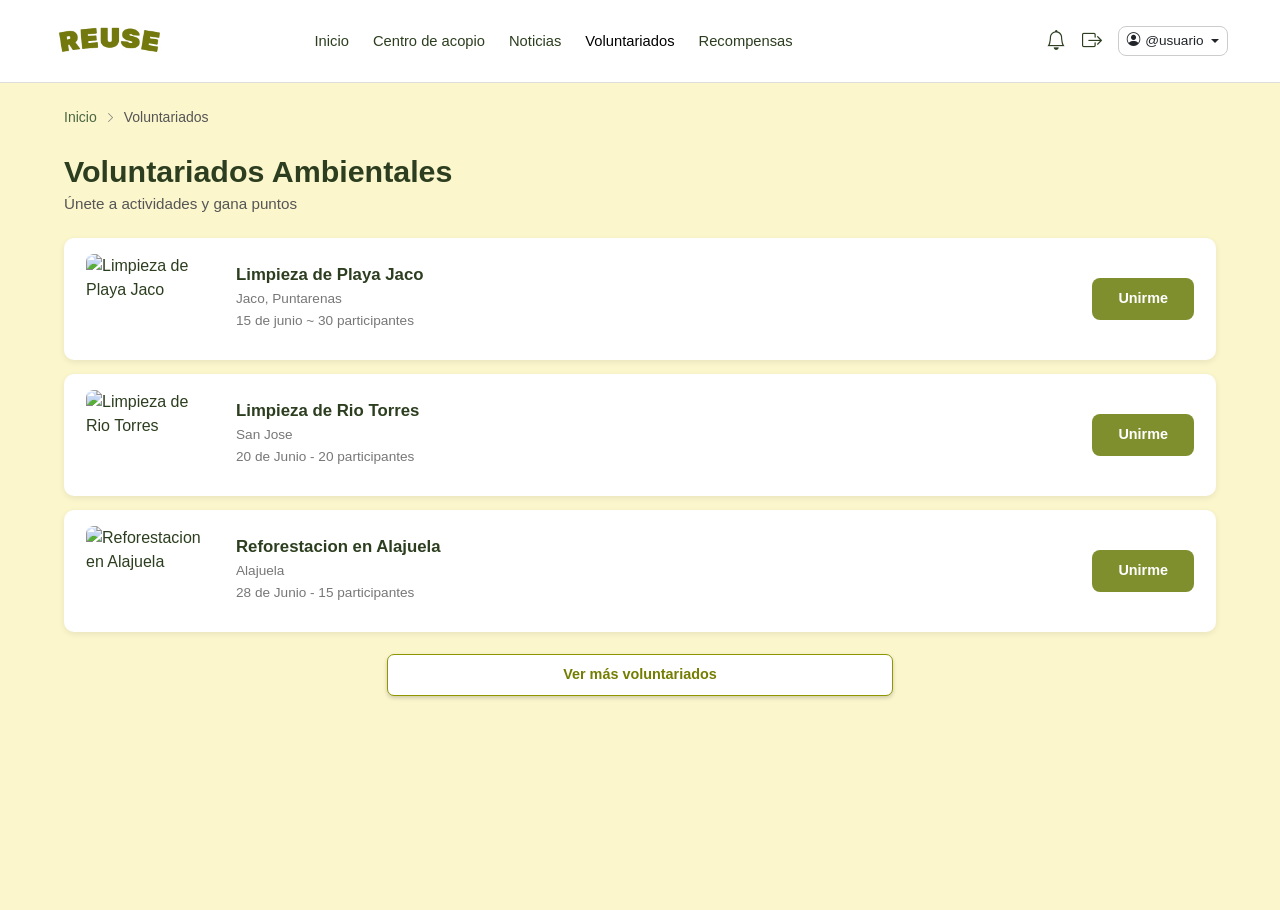
==== voluntariados.html @ ad3e8b59 "Avance_Final_Commit1" ====
<!DOCTYPE html>
<html lang="es">

<head>
  <meta charset="UTF-8">
  <meta name="viewport" content="width=device-width, initial-scale=1.0">

  <title>Voluntariados – REUSE</title>

  <link
    href="https://cdn.jsdelivr.net/npm/bootstrap@5.3.3/dist/css/bootstrap.min.css"
    rel="stylesheet">

  <link
    href="https://cdn.jsdelivr.net/npm/bootstrap-icons@1.11.3/font/bootstrap-icons.css"
    rel="stylesheet">

  <link rel="stylesheet" href="styles.css">
</head>

<body>

  <nav class="navbar navbar-expand-lg navbar-dashboard sticky-top">

    <div class="container-fluid px-4">

      <a class="navbar-brand brand" href="index.php">
        <img src="reuselogo.png" alt="REUSE">
      </a>

      <div class="collapse navbar-collapse">

        <ul class="navbar-nav mx-auto gap-2">

          <li class="nav-item">
            <a class="nav-link" href="panel.php">Inicio</a>
          </li>

          <li class="nav-item">
            <a class="nav-link" href="CentroAcopio.html">Centro de acopio</a>
          </li>

          <li class="nav-item">
            <a class="nav-link" href="noticias.html">Noticias</a>
          </li>

          <li class="nav-item">
            <a class="nav-link active" href="voluntariados.html">Voluntariados</a>
          </li>

          <li class="nav-item">
            <a class="nav-link" href="recompensas.php">Recompensas</a>
          </li>

        </ul>

        <div class="d-flex align-items-center gap-3 ms-auto">

          <i class="bi bi-bell fs-5"></i>
          <i class="bi bi-box-arrow-right fs-5"></i>

          <div class="dropdown">

            <button
              class="btn btn-sm dropdown-toggle d-flex align-items-center gap-1"
              data-bs-toggle="dropdown"
              style="background: transparent; border: 1px solid #ccc; border-radius: 8px; font-size: .85rem;">

              <i class="bi bi-person-circle"></i>
              @usuario

            </button>

            <ul class="dropdown-menu dropdown-menu-end">

              <li>
                <a class="dropdown-item" href="perfil.php">
                  Mi perfil
                </a>
              </li>

              <li>
                <a class="dropdown-item" href="#">
                  Configuración
                </a>
              </li>

              <li>
                <hr class="dropdown-divider">
              </li>

              <li>
                <a class="dropdown-item" href="api/logout.php">
                  Cerrar sesión
                </a>
              </li>

            </ul>

          </div>

        </div>

      </div>

    </div>

  </nav>


  <main class="voluntariados-contenido">

    <div class="perfil-ruta">

      <a href="panel.php">Inicio</a>

      <i class="bi bi-chevron-right"></i>

      <span>Voluntariados</span>

    </div>

    <h1 class="voluntariados-titulo">
      Voluntariados Ambientales
    </h1>

    <p class="voluntariados-descripcion">
      Únete a actividades y gana puntos
    </p>


    <section class="lista-voluntariados">

      <article class="voluntariado-tarjeta">

        <div class="voluntariado-imagen">
          <img
            src="https://commons.wikimedia.org/wiki/Special:FilePath/CA_Volunteers_clean_the_beach_(5857565406).jpg"
            alt="Limpieza de Playa Jaco">
        </div>

        <div class="voluntariado-info">
          <h3>Limpieza de Playa Jaco</h3>
          <p>Jaco, Puntarenas</p>
          <p>15 de junio ~ 30 participantes</p>
        </div>

        <button class="boton-unirme">
          Unirme
        </button>

      </article>


      <article class="voluntariado-tarjeta">

        <div class="voluntariado-imagen">
          <img
            src="https://commons.wikimedia.org/wiki/Special:FilePath/Allegheny10_River_Cleanup_photo_2_-_Flickr_-_USDAgov.jpg"
            alt="Limpieza de Rio Torres">
        </div>

        <div class="voluntariado-info">
          <h3>Limpieza de Rio Torres</h3>
          <p>San Jose</p>
          <p>20 de Junio - 20 participantes</p>
        </div>

        <button class="boton-unirme">
          Unirme
        </button>

      </article>


      <article class="voluntariado-tarjeta">

        <div class="voluntariado-imagen">
          <img
            src="https://commons.wikimedia.org/wiki/Special:FilePath/Student_planting_trees_03.jpg"
            alt="Reforestacion en Alajuela">
        </div>

        <div class="voluntariado-info">
          <h3>Reforestacion en Alajuela</h3>
          <p>Alajuela</p>
          <p>28 de Junio - 15 participantes</p>
        </div>

        <button class="boton-unirme">
          Unirme
        </button>

      </article>

    </section>


    <button class="boton-ver-mas">
      Ver más voluntariados
    </button>

  </main>


  <script
    src="https://cdn.jsdelivr.net/npm/bootstrap@5.3.3/dist/js/bootstrap.bundle.min.js">
  </script>

</body>

</html>
---- styles.css ----
:root {
  --bg-cream: #FBF6CC;
  --green-dark: #4a6741;
  --green-medium: #6a8f47;
  --green-light: #d4e8c2;
  --green-btn: #5a7a35;
  --text-dark: #2c3e1f;
  --sidebar-width: 220px;
}

body {
  background-color: var(--bg-cream);
  font-family: 'Segoe UI', sans-serif;
  color: var(--text-dark);
}

.navbar-reuse {
  background-color: #ffffff;
  border-bottom: 1px solid #ddd;
  padding: 16px 28px;
}
.navbar-reuse .navbar-brand img {
  height: 40px;
}
.navbar-reuse .nav-link {
  color: var(--text-dark);
  font-weight: 500;
  font-size: 0.92rem;
}
.navbar-reuse .nav-link:hover {
  color: var(--green-dark);
}
.btn-login {
  border: 2px solid var(--green-dark);
  color: var(--green-dark);
  background: transparent;
  border-radius: 6px;
  padding: 7px 18px;
  font-weight: 600;
  font-size: 0.88rem;
  cursor: pointer;
}
.btn-login:hover {
  background: var(--green-dark);
  color: #fff;
}
.btn-register {
  background: var(--green-dark);
  color: #fff;
  border-radius: 6px;
  padding: 7px 18px;
  font-weight: 600;
  font-size: 0.88rem;
  border: none;
  cursor: pointer;
}
.btn-register:hover {
  background: var(--green-btn);
  color: #fff;
}

.hero-section {
  background-color: var(--bg-cream);
  min-height: 500px;
  display: flex;
  align-items: center;
  padding: 60px 0 40px;
}
.hero-section h1 {
  font-size: 2.5rem;
  font-weight: 800;
  line-height: 1.2;
  color: var(--text-dark);
}
.hero-section h1 span {
  color: var(--green-dark);
}
.hero-section p {
  font-size: 1rem;
  color: #555;
  margin-bottom: 24px;
}
.btn-cta {
  background: var(--green-dark);
  color: #fff;
  border-radius: 8px;
  padding: 10px 28px;
  font-weight: 700;
  border: none;
  margin-right: 10px;
  cursor: pointer;
}
.btn-cta:hover { background: var(--green-btn); color: #fff; }
.btn-outline-cta {
  background: transparent;
  border: 2px solid var(--green-dark);
  color: var(--green-dark);
  border-radius: 8px;
  padding: 10px 28px;
  font-weight: 700;
  cursor: pointer;
}
.btn-outline-cta:hover { background: var(--green-dark); color: #fff; }

.feature-card {
  background: #fff;
  border-radius: 12px;
  padding: 20px;
  border: 1px solid #e0e0d0;
  height: 100%;
}
.feature-card .icon-wrap {
  width: 40px;
  height: 40px;
  background: var(--green-light);
  border-radius: 8px;
  display: flex;
  align-items: center;
  justify-content: center;
  margin-bottom: 12px;
  font-size: 1.2rem;
}
.feature-card h6 { font-weight: 700; margin-bottom: 6px; }
.feature-card p { font-size: 0.82rem; color: #666; margin: 0; }

.modal-reuse .modal-content {
  border-radius: 14px;
  border: none;
}
.modal-reuse .modal-header {
  border-bottom: none;
  padding-bottom: 0;
}
.modal-reuse .modal-title {
  font-weight: 800;
  font-size: 1.3rem;
}
.modal-reuse .form-control {
  border-radius: 8px;
  border: 1px solid #ccc;
  font-size: 0.9rem;
}
.modal-reuse .form-label { font-weight: 600; font-size: 0.85rem; }
.btn-green-full {
  background: var(--green-dark);
  color: #fff;
  width: 100%;
  border-radius: 8px;
  padding: 10px;
  font-weight: 700;
  border: none;
  cursor: pointer;
}
.btn-green-full:hover { background: var(--green-btn); color: #fff; }
.btn-social {
  width: 100%;
  border-radius: 8px;
  padding: 8px;
  font-weight: 600;
  font-size: 0.85rem;
  border: 1px solid #ddd;
  background: #fff;
  color: #333;
  margin-bottom: 8px;
  display: flex;
  align-items: center;
  justify-content: center;
  gap: 8px;
  cursor: pointer;
}
.btn-social:hover { background: #f5f5f5; }
.divider-text {
  text-align: center;
  font-size: 0.8rem;
  color: #999;
  margin: 12px 0;
  position: relative;
}
.divider-text::before, .divider-text::after {
  content: '';
  position: absolute;
  top: 50%;
  width: 40%;
  height: 1px;
  background: #ddd;
}
.divider-text::before { left: 0; }
.divider-text::after { right: 0; }

.dashboard-wrapper {
  display: flex;
  min-height: calc(100vh - 73px);
}
.sidebar {
  width: var(--sidebar-width);
  background: #fff;
  border-right: 1px solid #e0e0d0;
  flex-shrink: 0;
  padding: 12px 0;
}
.sidebar .nav-link {
  color: var(--text-dark);
  font-size: 0.88rem;
  font-weight: 500;
  padding: 9px 20px;
  display: flex;
  align-items: center;
  gap: 9px;
  border-radius: 0;
}
.sidebar .nav-link:hover { background: var(--green-light); color: var(--green-dark); }
.sidebar .nav-link.active {
  background: var(--green-light);
  color: var(--green-dark);
  font-weight: 700;
  border-left: 3px solid var(--green-dark);
}
.main-content {
  flex: 1;
  padding: 28px 32px;
  background: var(--bg-cream);
}

.stat-card {
  background: #fff;
  border-radius: 12px;
  padding: 16px 20px;
  border: 1px solid #e0e0d0;
  height: 100%;
}
.stat-card .stat-icon {
  font-size: 1.6rem;
  margin-bottom: 6px;
}
.stat-card .stat-value {
  font-size: 1.5rem;
  font-weight: 800;
}
.stat-card .stat-label {
  font-size: 0.78rem;
  color: #666;
}

.access-card {
  background: #fff;
  border-radius: 12px;
  padding: 16px;
  border: 1px solid #e0e0d0;
  cursor: pointer;
  text-decoration: none;
  display: block;
  color: inherit;
  height: 100%;
}
.access-card:hover { border-color: var(--green-dark); color: inherit; background: #f9fdf5; }
.access-card .ac-icon {
  font-size: 1.4rem;
  margin-bottom: 8px;
}
.access-card h6 { font-weight: 700; font-size: 0.9rem; margin-bottom: 4px; }
.access-card p { font-size: 0.78rem; color: #666; margin: 0; }

.form-page-card {
  background: #fff;
  border-radius: 14px;
  padding: 32px;
  border: 1px solid #e0e0d0;
}
.form-page-card h2 { font-weight: 800; margin-bottom: 6px; }
.form-page-card .subtitle { font-size: 0.88rem; color: #666; margin-bottom: 24px; }
.form-page-card .form-label { font-weight: 600; font-size: 0.85rem; }
.form-page-card .form-control,
.form-page-card .form-select { border-radius: 8px; font-size: 0.9rem; }

.accion-registrada {
  display: flex;
  flex-direction: column;
  align-items: center;
  justify-content: center;
  height: 100%;
  padding: 24px;
  text-align: center;
}
.accion-registrada .accion-titulo {
  font-size: 1.6rem;
  font-weight: 900;
  color: var(--green-dark);
  line-height: 1.2;
  margin-bottom: 4px;
}
.accion-registrada .puntos-label {
  font-size: 1rem;
  font-weight: 700;
  color: var(--text-dark);
  margin-top: 12px;
}

.navbar-dashboard {
  background-color: #ffffff;
  border-bottom: 1px solid #ddd;
  padding: 16px 28px;
}
.navbar-dashboard .nav-link {
  color: var(--text-dark);
  font-weight: 500;
  font-size: 0.92rem;
}
.navbar-dashboard .nav-link:hover { color: var(--green-dark); }
.navbar-dashboard .brand img { height: 40px; }

.breadcrumb { font-size: 0.82rem; }
.breadcrumb-item a { color: var(--green-dark); text-decoration: none; }

.ilustracion-lateral {
  display: flex;
  flex-direction: column;
  align-items: center;
  justify-content: center;
  height: 100%;
  padding: 20px;
  text-align: center;
}
.ilustracion-lateral img {
  width: 100%;
  max-width: 420px;
  object-fit: contain;
}

/* MI PERFIL */

.perfil-contenido {
  max-width: 1150px;
  margin: 0 auto;
  padding: 35px 25px 60px;
}

.perfil-ruta {
  display: flex;
  align-items: center;
  gap: 8px;
  margin-bottom: 25px;
  font-size: 14px;
  color: #555;
}

.perfil-ruta a {
  color: var(--green-dark);
  text-decoration: none;
}

.perfil-ruta i {
  font-size: 11px;
  color: #777;
}

.perfil-titulo {
  color: var(--text-dark);
  font-size: 32px;
  font-weight: bold;
  margin-bottom: 5px;
}

.perfil-descripcion {
  color: #555;
  margin-bottom: 30px;
}

.perfil-tarjeta {
  background-color: #ffffff;
  border-radius: 12px 12px 0 0;
  padding: 25px 30px;
  display: flex;
  align-items: center;
  justify-content: space-between;
}

.perfil-datos {
  display: flex;
  align-items: center;
  gap: 20px;
}

.perfil-foto {
  width: 90px;
  height: 90px;
  border-radius: 50%;
  background-color: #eeeeee;
  display: flex;
  align-items: center;
  justify-content: center;
  font-size: 55px;
  color: #777;
  overflow: hidden;
}

.perfil-foto img {
  width: 100%;
  height: 100%;
  object-fit: cover;
  object-position: center;
  display: block;
}

.perfil-datos h3 {
  font-size: 20px;
  font-weight: bold;
  margin-bottom: 5px;
  color: var(--text-dark);
}

.perfil-datos p {
  margin-bottom: 8px;
  color: #555;
}

.perfil-activo {
  display: flex;
  align-items: center;
  gap: 7px;
  color: var(--green-dark);
  font-size: 14px;
}

.boton-editar {
  background-color: #ffffff;
  color: var(--green-dark);
  border: 1px solid var(--green-dark);
  border-radius: 7px;
  padding: 9px 24px;
  font-weight: bold;
}

.perfil-estadisticas {
  display: flex;
  background-color: #ffffff;
  border-top: 1px solid #eeeeee;
  border-radius: 0 0 12px 12px;
  margin-bottom: 20px;
}

.perfil-estadistica {
  flex: 1;
  padding: 20px 25px;
  display: flex;
  align-items: center;
  gap: 15px;
}

.perfil-estadistica + .perfil-estadistica {
  border-left: 1px solid #eeeeee;
}

.estadistica-icono {
  width: 48px;
  height: 48px;
  border-radius: 50%;
  background-color: #dce9d8;
  color: var(--green-dark);
  display: flex;
  align-items: center;
  justify-content: center;
  font-size: 24px;
}

.estadistica-icono.estrella {
  background-color: #fff0b8;
  color: #e3a400;
}

.perfil-estadistica h3 {
  margin: 0;
  color: var(--text-dark);
  font-size: 20px;
  font-weight: bold;
}

.perfil-estadistica p {
  margin: 3px 0 0;
  color: #666;
  font-size: 14px;
}

.perfil-opciones {
  background-color: #ffffff;
  border-radius: 12px;
  overflow: hidden;
}

.perfil-opcion {
  min-height: 58px;
  padding: 0 22px;
  border-bottom: 1px solid #e5e5e5;
  display: flex;
  align-items: center;
  justify-content: space-between;
  color: var(--text-dark);
  text-decoration: none;
}

.perfil-opcion:last-child {
  border-bottom: none;
}

.perfil-opcion div {
  display: flex;
  align-items: center;
  gap: 15px;
}

.perfil-opcion div i {
  color: var(--green-dark);
  font-size: 19px;
}

.perfil-opcion > i {
  color: #777;
  font-size: 14px;
}

@media (max-width: 768px) {

  .perfil-tarjeta {
    flex-direction: column;
    align-items: flex-start;
    gap: 20px;
  }

  .boton-editar {
    width: 100%;
  }

  .perfil-estadisticas {
    flex-direction: column;
  }

  .perfil-estadistica + .perfil-estadistica {
    border-left: none;
    border-top: 1px solid #eeeeee;
  }
}

/* EDITAR PERFIL */

.editar-contenido {
  min-height: calc(100vh - 70px);
  background-color: #fff9cf;
  padding: 28px 4% 55px;
}

.editar-ruta {
  display: flex;
  align-items: center;
  gap: 10px;
  margin-bottom: 22px;
  font-size: 0.9rem;
}

.editar-ruta a {
  color: #52611b;
  text-decoration: none;
}

.editar-ruta a:hover {
  text-decoration: underline;
}

.editar-ruta i {
  color: #999;
  font-size: 0.75rem;
}

.editar-ruta span {
  color: #555;
}


.editar-encabezado {
  margin-bottom: 25px;
}

.editar-encabezado h1 {
  color: #183d2b;
  font-size: 2rem;
  font-weight: 700;
  margin-bottom: 5px;
}

.editar-encabezado p {
  color: #666;
  margin: 0;
}


.editar-tarjeta {
  background-color: #ffffff;
  border: 1px solid #dedecf;
  border-radius: 12px;
  overflow: hidden;
  box-shadow: 0 3px 10px rgba(0, 0, 0, 0.05);
}


.editar-perfil-superior {
  display: flex;
  align-items: center;
  gap: 22px;
  padding: 26px 32px;
  border-bottom: 1px solid #e7e7df;
}


.editar-foto-perfil {
  width: 95px;
  height: 95px;
  border-radius: 50%;
  object-fit: cover;
  object-position: center;
  background-color: #eeeeee;
}


.editar-identidad h2 {
  color: #183d2b;
  font-size: 1.4rem;
  font-weight: 700;
  margin-bottom: 4px;
}

.editar-identidad p {
  color: #666;
  margin-bottom: 9px;
}

.editar-estado {
  color: #52611b;
  font-size: 0.88rem;
}

.editar-estado i {
  margin-right: 5px;
}


.editar-formulario {
  padding: 30px 32px 34px;
}


.editar-titulo-formulario {
  margin-bottom: 25px;
  padding-bottom: 16px;
  border-bottom: 1px solid #eeeeea;
}

.editar-titulo-formulario h3 {
  color: #183d2b;
  font-size: 1.15rem;
  font-weight: 700;
  margin-bottom: 4px;
}

.editar-titulo-formulario p {
  color: #777;
  font-size: 0.9rem;
  margin: 0;
}


.editar-formulario .form-label {
  color: #263b2d;
  font-weight: 600;
  margin-bottom: 8px;
}


.editar-input {
  height: 50px;
  border: 1px solid #d5d8cc;
  border-radius: 7px;
  padding-left: 15px;
  font-size: 0.95rem;
  background-color: #ffffff;
}

.editar-input:focus {
  border-color: #82920c;
  box-shadow: 0 0 0 3px rgba(130, 146, 12, 0.10);
}


.editar-botones {
  display: flex;
  justify-content: flex-end;
  gap: 12px;
  margin-top: 32px;
  padding-top: 22px;
  border-top: 1px solid #eeeeea;
}


.boton-cancelar,
.boton-guardar {
  min-width: 135px;
  display: inline-flex;
  align-items: center;
  justify-content: center;
  padding: 11px 22px;
  border-radius: 7px;
  font-size: 0.95rem;
  text-decoration: none;
  font-weight: 600;
}


.boton-cancelar {
  background-color: #ffffff;
  color: #74820a;
  border: 1px solid #82920c;
}

.boton-cancelar:hover {
  background-color: #f7f8ec;
  color: #657108;
}


.boton-guardar {
  background-color: #82920c;
  color: #ffffff;
  border: 1px solid #82920c;
}

.boton-guardar:hover {
  background-color: #6f7d09;
}


@media (max-width: 768px) {

  .editar-contenido {
    padding: 20px 18px 40px;
  }

  .editar-perfil-superior {
    flex-direction: column;
    text-align: center;
    padding: 25px 20px;
  }

  .editar-formulario {
    padding: 25px 20px;
  }

  .editar-botones {
    flex-direction: column-reverse;
  }

  .boton-cancelar,
  .boton-guardar {
    width: 100%;
  }
}

.recompensas-contenido {
  background-color: var(--bg-cream);
  min-height: calc(100vh - 73px);
  padding: 18px 5% 30px;
}

.recompensas-titulo {
  color: var(--text-dark);
  font-size: 1.8rem;
  font-weight: 700;
  margin-top: 0;
  margin-bottom: 4px;
}

.recompensas-descripcion {
  color: #555;
  font-size: 0.95rem;
  margin-bottom: 16px;
}

.lista-recompensas {
  display: flex;
  flex-direction: column;
  gap: 6px;
}

.recompensa-tarjeta {
  width: 100%;
  height: 135px;
  background-color: #ffffff;
  border: 1px solid #e0e0d0;
  border-radius: 5px;
  padding: 14px 20px;
  display: flex;
  align-items: center;
  gap: 20px;
  box-shadow: 0 3px 5px rgba(0, 0, 0, 0.16);
}

.recompensa-imagen {
  width: 110px;
  height: 105px;
  flex-shrink: 0;
  overflow: hidden;
  border-radius: 8px;
  background-color: #849400;
  display: flex;
  align-items: center;
  justify-content: center;
}

.recompensa-imagen img {
  width: 100%;
  height: 100%;
  object-fit: cover;
  display: block;
}

.recompensa-imagen span {
  color: #ffffff;
  font-size: 1rem;
  font-weight: 700;
  text-align: center;
}

.recompensa-info {
  flex: 1;
}

.recompensa-info h3 {
  color: #222222;
  font-size: 0.95rem;
  font-weight: 400;
  margin: 0 0 24px;
}

.recompensa-info p {
  color: #7f8f00;
  font-size: 0.9rem;
  margin: 0;
  display: flex;
  align-items: center;
  gap: 9px;
}

.recompensa-info p i {
  font-size: 1.35rem;
  color: #7f8f00;
}

.boton-canjear {
  width: 120px;
  padding: 9px 15px;
  margin-left: auto;
  background-color: #a3a93d;
  color: #ffffff;
  border: none;
  border-radius: 7px;
  font-size: 0.9rem;
  font-weight: 700;
  box-shadow: 0 3px 5px rgba(0, 0, 0, 0.2);
}

.boton-canjear:hover {
  background-color: #8f9600;
}

.boton-ver-mas {
  display: block;
  width: 44%;
  margin: 12px auto 0;
  padding: 9px;
  background-color: #ffffff;
  color: #747d00;
  border: 1px solid #8e9700;
  border-radius: 7px;
  font-size: 0.9rem;
  font-weight: 700;
  box-shadow: 0 2px 4px rgba(0, 0, 0, 0.18);
}

.boton-ver-mas:hover {
  background-color: #f8f8f0;
}

@media (max-width: 768px) {
  .recompensas-contenido {
    padding: 18px 20px 30px;
  }

  .recompensa-tarjeta {
    height: auto;
    min-height: 135px;
    flex-wrap: wrap;
  }

  .recompensa-imagen {
    width: 95px;
    height: 95px;
  }

  .boton-canjear {
    width: 100%;
  }

  .boton-ver-mas {
    width: 100%;
  }
}
/* ===================== */
/* CENTRO DE ACOPIO       */
/* ===================== */

.acopio-contenido {
  background-color: var(--bg-cream);
  min-height: calc(100vh - 73px);
  padding: 24px 5% 45px;
}

.acopio-titulo {
  color: var(--text-dark);
  font-size: 1.9rem;
  font-weight: 700;
  margin: 4px 0 4px;
}

.acopio-descripcion {
  color: #555;
  font-size: 0.95rem;
  margin-bottom: 18px;
}

.acopio-buscador {
  display: flex;
  align-items: center;
  gap: 10px;
  background-color: #fff;
  border: 1px solid #ddd;
  border-radius: 8px;
  padding: 13px 18px;
  font-weight: 600;
  font-size: 0.9rem;
  color: var(--text-dark);
  margin-bottom: 22px;
  cursor: pointer;
}

.acopio-buscador i {
  color: var(--green-dark);
  font-size: 1rem;
}

.acopio-layout {
  display: flex;
  gap: 24px;
  align-items: flex-start;
  flex-wrap: wrap;
}

.lista-centros {
  flex: 1 1 420px;
  display: flex;
  flex-direction: column;
  gap: 14px;
}

.centro-tarjeta {
  background-color: #fff;
  border-radius: 10px;
  padding: 18px 22px;
  box-shadow: 0 2px 6px rgba(0, 0, 0, 0.08);
}

.centro-cabecera {
  display: flex;
  justify-content: space-between;
  align-items: center;
  gap: 10px;
  margin-bottom: 6px;
}

.centro-cabecera h3 {
  font-size: 1.05rem;
  font-weight: 700;
  color: var(--text-dark);
  margin: 0;
}

.centro-distancia {
  font-size: 0.85rem;
  color: #666;
  font-weight: 600;
  white-space: nowrap;
}

.centro-direccion {
  font-size: 0.85rem;
  color: #777;
  margin: 0 0 8px;
}

.centro-acepta {
  font-size: 0.85rem;
  color: var(--text-dark);
  margin: 0;
}

.centro-acepta span {
  color: var(--green-dark);
  font-weight: 700;
}

.mapa-acopio {
  flex: 1 1 380px;
  align-self: stretch;
  min-height: 420px;
  border-radius: 12px;
  overflow: hidden;
  box-shadow: 0 2px 6px rgba(0, 0, 0, 0.08);
}

.mapa-acopio iframe {
  width: 100%;
  height: 100%;
  min-height: 420px;
  border: 0;
  display: block;
}

@media (max-width: 900px) {
  .mapa-acopio { min-height: 300px; }
  .mapa-acopio iframe { min-height: 300px; }
}

/* ===================== */
/* NOTICIAS ECOLOGICAS    */
/* ===================== */

.noticias-contenido {
  background-color: var(--bg-cream);
  min-height: calc(100vh - 73px);
  padding: 24px 5% 45px;
}

.noticias-encabezado {
  display: flex;
  justify-content: space-between;
  align-items: flex-start;
  flex-wrap: wrap;
  gap: 16px;
  margin-bottom: 22px;
}

.noticias-titulo {
  color: var(--text-dark);
  font-size: 1.9rem;
  font-weight: 700;
  margin: 4px 0 4px;
}

.noticias-descripcion {
  color: #555;
  font-size: 0.95rem;
  margin: 0;
}

.filtros-noticias {
  display: flex;
  gap: 10px;
  flex-wrap: wrap;
}

.filtro-btn {
  background-color: #fff;
  border: 1px solid #ddd;
  border-radius: 8px;
  padding: 9px 20px;
  font-size: 0.85rem;
  font-weight: 600;
  color: var(--text-dark);
  cursor: pointer;
}

.filtro-btn:hover {
  border-color: var(--green-dark);
}

.filtro-btn.activo {
  border-color: #333;
  color: var(--text-dark);
  font-weight: 700;
}

.lista-noticias {
  display: flex;
  flex-direction: column;
  gap: 14px;
  margin-bottom: 22px;
}

.noticia-tarjeta {
  display: flex;
  align-items: center;
  gap: 20px;
  background-color: #fff;
  border-radius: 10px;
  padding: 16px 22px;
  box-shadow: 0 2px 6px rgba(0, 0, 0, 0.08);
}

.noticia-imagen {
  width: 130px;
  height: 90px;
  border-radius: 8px;
  overflow: hidden;
  flex-shrink: 0;
}

.noticia-imagen img {
  width: 100%;
  height: 100%;
  object-fit: cover;
  display: block;
}

.noticia-info {
  flex: 1;
}

.noticia-info h3 {
  font-size: 1.05rem;
  font-weight: 700;
  color: var(--text-dark);
  margin: 0 0 6px;
}

.noticia-info p {
  font-size: 0.85rem;
  color: #777;
  margin: 0;
}

.boton-ver-noticia {
  background-color: #7f8f2e;
  color: #fff;
  border: none;
  border-radius: 8px;
  padding: 10px 26px;
  font-weight: 700;
  font-size: 0.9rem;
  cursor: pointer;
  white-space: nowrap;
}

.boton-ver-noticia:hover {
  background-color: #6c7a26;
}

/* ===================== */
/* VOLUNTARIADOS          */
/* ===================== */

.voluntariados-contenido {
  background-color: var(--bg-cream);
  min-height: calc(100vh - 73px);
  padding: 24px 5% 45px;
}

.voluntariados-titulo {
  color: var(--text-dark);
  font-size: 1.9rem;
  font-weight: 700;
  margin: 4px 0 4px;
}

.voluntariados-descripcion {
  color: #555;
  font-size: 0.95rem;
  margin-bottom: 22px;
}

.lista-voluntariados {
  display: flex;
  flex-direction: column;
  gap: 14px;
  margin-bottom: 22px;
}

.voluntariado-tarjeta {
  display: flex;
  align-items: center;
  gap: 20px;
  background-color: #fff;
  border-radius: 10px;
  padding: 16px 22px;
  box-shadow: 0 2px 6px rgba(0, 0, 0, 0.08);
}

.voluntariado-imagen {
  width: 130px;
  height: 90px;
  border-radius: 8px;
  overflow: hidden;
  flex-shrink: 0;
}

.voluntariado-imagen img {
  width: 100%;
  height: 100%;
  object-fit: cover;
  display: block;
}

.voluntariado-info {
  flex: 1;
}

.voluntariado-info h3 {
  font-size: 1.05rem;
  font-weight: 700;
  color: var(--text-dark);
  margin: 0 0 4px;
}

.voluntariado-info p {
  font-size: 0.85rem;
  color: #777;
  margin: 0 0 2px;
}

.boton-unirme {
  background-color: #7f8f2e;
  color: #fff;
  border: none;
  border-radius: 8px;
  padding: 10px 26px;
  font-weight: 700;
  font-size: 0.9rem;
  cursor: pointer;
  white-space: nowrap;
}

.boton-unirme:hover {
  background-color: #6c7a26;
}

@media (max-width: 700px) {
  .noticia-tarjeta,
  .voluntariado-tarjeta {
    flex-wrap: wrap;
  }

  .noticia-imagen,
  .voluntariado-imagen {
    width: 100%;
    height: 160px;
  }

  .boton-ver-noticia,
  .boton-unirme {
    width: 100%;
  }

  .noticias-encabezado {
    flex-direction: column;
  }
}
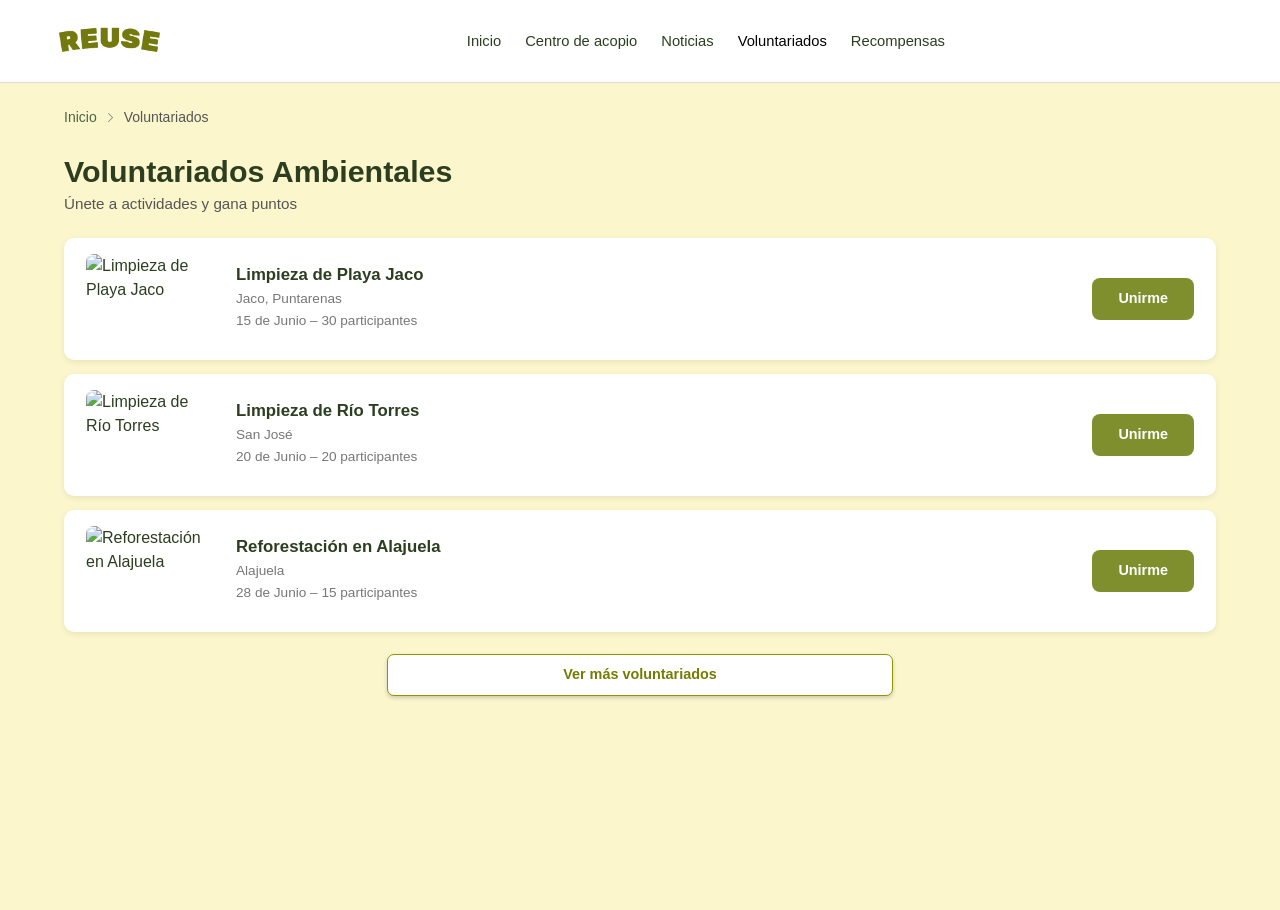
==== commit e0e58399: "Centro de acoplo fix" ====
--- a/voluntariados.html
+++ b/voluntariados.html
@@ -4,209 +4,151 @@
 <head>
   <meta charset="UTF-8">
   <meta name="viewport" content="width=device-width, initial-scale=1.0">
-
   <title>Voluntariados – REUSE</title>
-
-  <link
-    href="https://cdn.jsdelivr.net/npm/bootstrap@5.3.3/dist/css/bootstrap.min.css"
-    rel="stylesheet">
-
-  <link
-    href="https://cdn.jsdelivr.net/npm/bootstrap-icons@1.11.3/font/bootstrap-icons.css"
-    rel="stylesheet">
-
+  <link href="https://cdn.jsdelivr.net/npm/bootstrap@5.3.3/dist/css/bootstrap.min.css" rel="stylesheet">
+  <link href="https://cdn.jsdelivr.net/npm/bootstrap-icons@1.11.3/font/bootstrap-icons.css" rel="stylesheet">
   <link rel="stylesheet" href="styles.css">
 </head>
 
 <body>
-
   <nav class="navbar navbar-expand-lg navbar-dashboard sticky-top">
-
     <div class="container-fluid px-4">
-
       <a class="navbar-brand brand" href="index.php">
         <img src="reuselogo.png" alt="REUSE">
       </a>
+      <div class="collapse navbar-collapse">
+        <ul class="navbar-nav mx-auto gap-2">
+          <li class="nav-item"><a class="nav-link" href="panel.php">Inicio</a></li>
+          <li class="nav-item"><a class="nav-link" href="CentroAcopio.php">Centro de acopio</a></li>
+          <li class="nav-item"><a class="nav-link" href="noticias.html">Noticias</a></li>
+          <li class="nav-item"><a class="nav-link active" href="voluntariados.html">Voluntariados</a></li>
+          <li class="nav-item"><a class="nav-link" href="recompensas.php">Recompensas</a></li>
+        </ul>
+      </div>
+    </div>
+  </nav>
 
-      <div class="collapse navbar-collapse">
-
-        <ul class="navbar-nav mx-auto gap-2">
-
-          <li class="nav-item">
-            <a class="nav-link" href="panel.php">Inicio</a>
-          </li>
-
-          <li class="nav-item">
-            <a class="nav-link" href="CentroAcopio.html">Centro de acopio</a>
-          </li>
-
-          <li class="nav-item">
-            <a class="nav-link" href="noticias.html">Noticias</a>
-          </li>
-
-          <li class="nav-item">
-            <a class="nav-link active" href="voluntariados.html">Voluntariados</a>
-          </li>
-
-          <li class="nav-item">
-            <a class="nav-link" href="recompensas.php">Recompensas</a>
-          </li>
-
-        </ul>
-
-        <div class="d-flex align-items-center gap-3 ms-auto">
-
-          <i class="bi bi-bell fs-5"></i>
-          <i class="bi bi-box-arrow-right fs-5"></i>
-
-          <div class="dropdown">
-
-            <button
-              class="btn btn-sm dropdown-toggle d-flex align-items-center gap-1"
-              data-bs-toggle="dropdown"
-              style="background: transparent; border: 1px solid #ccc; border-radius: 8px; font-size: .85rem;">
-
-              <i class="bi bi-person-circle"></i>
-              @usuario
-
-            </button>
-
-            <ul class="dropdown-menu dropdown-menu-end">
-
-              <li>
-                <a class="dropdown-item" href="perfil.php">
-                  Mi perfil
-                </a>
-              </li>
-
-              <li>
-                <a class="dropdown-item" href="#">
-                  Configuración
-                </a>
-              </li>
-
-              <li>
-                <hr class="dropdown-divider">
-              </li>
-
-              <li>
-                <a class="dropdown-item" href="api/logout.php">
-                  Cerrar sesión
-                </a>
-              </li>
-
-            </ul>
-
-          </div>
-
-        </div>
-
-      </div>
-
+  <main class="voluntariados-contenido">
+    <div class="perfil-ruta">
+      <a href="panel.php">Inicio</a>
+      <i class="bi bi-chevron-right"></i>
+      <span>Voluntariados</span>
     </div>
 
-  </nav>
-
-
-  <main class="voluntariados-contenido">
-
-    <div class="perfil-ruta">
-
-      <a href="panel.php">Inicio</a>
-
-      <i class="bi bi-chevron-right"></i>
-
-      <span>Voluntariados</span>
-
-    </div>
-
-    <h1 class="voluntariados-titulo">
-      Voluntariados Ambientales
-    </h1>
-
-    <p class="voluntariados-descripcion">
-      Únete a actividades y gana puntos
-    </p>
-
+    <h1 class="voluntariados-titulo">Voluntariados Ambientales</h1>
+    <p class="voluntariados-descripcion">Únete a actividades y gana puntos</p>
 
     <section class="lista-voluntariados">
-
-      <article class="voluntariado-tarjeta">
-
+      <article class="voluntariado-tarjeta" data-categoria="playa">
         <div class="voluntariado-imagen">
-          <img
-            src="https://commons.wikimedia.org/wiki/Special:FilePath/CA_Volunteers_clean_the_beach_(5857565406).jpg"
-            alt="Limpieza de Playa Jaco">
+          <img src="https://commons.wikimedia.org/wiki/Special:FilePath/CA_Volunteers_clean_the_beach_(5857565406).jpg" alt="Limpieza de Playa Jaco">
         </div>
-
         <div class="voluntariado-info">
           <h3>Limpieza de Playa Jaco</h3>
           <p>Jaco, Puntarenas</p>
-          <p>15 de junio ~ 30 participantes</p>
+          <p>15 de Junio – 30 participantes</p>
+          <p class="estado"></p>
         </div>
-
-        <button class="boton-unirme">
-          Unirme
-        </button>
-
+        <button class="boton-unirme">Unirme</button>
       </article>
 
-
-      <article class="voluntariado-tarjeta">
-
+      <article class="voluntariado-tarjeta" data-categoria="rio">
         <div class="voluntariado-imagen">
-          <img
-            src="https://commons.wikimedia.org/wiki/Special:FilePath/Allegheny10_River_Cleanup_photo_2_-_Flickr_-_USDAgov.jpg"
-            alt="Limpieza de Rio Torres">
+          <img src="https://commons.wikimedia.org/wiki/Special:FilePath/Allegheny10_River_Cleanup_photo_2_-_Flickr_-_USDAgov.jpg" alt="Limpieza de Río Torres">
         </div>
-
         <div class="voluntariado-info">
-          <h3>Limpieza de Rio Torres</h3>
-          <p>San Jose</p>
-          <p>20 de Junio - 20 participantes</p>
+          <h3>Limpieza de Río Torres</h3>
+          <p>San José</p>
+          <p>20 de Junio – 20 participantes</p>
+          <p class="estado"></p>
         </div>
-
-        <button class="boton-unirme">
-          Unirme
-        </button>
-
+        <button class="boton-unirme">Unirme</button>
       </article>
 
-
-      <article class="voluntariado-tarjeta">
-
+      <article class="voluntariado-tarjeta" data-categoria="bosque">
         <div class="voluntariado-imagen">
-          <img
-            src="https://commons.wikimedia.org/wiki/Special:FilePath/Student_planting_trees_03.jpg"
-            alt="Reforestacion en Alajuela">
+          <img src="https://commons.wikimedia.org/wiki/Special:FilePath/Student_planting_trees_03.jpg" alt="Reforestación en Alajuela">
         </div>
-
         <div class="voluntariado-info">
-          <h3>Reforestacion en Alajuela</h3>
+          <h3>Reforestación en Alajuela</h3>
           <p>Alajuela</p>
-          <p>28 de Junio - 15 participantes</p>
+          <p>28 de Junio – 15 participantes</p>
+          <p class="estado"></p>
         </div>
-
-        <button class="boton-unirme">
-          Unirme
-        </button>
-
+        <button class="boton-unirme">Unirme</button>
       </article>
-
     </section>
 
-
-    <button class="boton-ver-mas">
-      Ver más voluntariados
-    </button>
-
+    <button class="boton-ver-mas">Ver más voluntariados</button>
   </main>
 
+  <script src="https://cdn.jsdelivr.net/npm/bootstrap@5.3.3/dist/js/bootstrap.bundle.min.js"></script>
+  <script>
+    
+    function asignarEventosUnirme() {
+      document.querySelectorAll(".boton-unirme").forEach(boton => {
+        boton.addEventListener("click", () => {
+          const tarjeta = boton.closest(".voluntariado-tarjeta");
+          const estado = tarjeta.querySelector(".estado");
 
-  <script
-    src="https://cdn.jsdelivr.net/npm/bootstrap@5.3.3/dist/js/bootstrap.bundle.min.js">
+          if (boton.textContent === "Unirme") {
+            estado.textContent = "✅ Ya estás inscrito";
+            boton.textContent = "Quitar suscripción";
+            boton.classList.add("btn-danger");
+          } else {
+            estado.textContent = "";
+            boton.textContent = "Unirme";
+            boton.classList.remove("btn-danger");
+          }
+        });
+      });
+    }
+
+    asignarEventosUnirme();
+
+    
+    const voluntariadosExtra = [
+      {
+        categoria: "playa",
+        titulo: "Limpieza de Playa Hermosa",
+        lugar: "Playa Hermosa, Puntarenas",
+        fecha: "5 de Julio – 25 participantes",
+        imagen: "imagenes/playa.png"
+      },
+      {
+        categoria: "bosque",
+        titulo: "Reforestación en Cartago",
+        lugar: "Cartago",
+        fecha: "12 de Julio – 18 participantes",
+        imagen: "imagenes/bosque.png"
+      }
+    ];
+
+    const listaVoluntariados = document.querySelector(".lista-voluntariados");
+    const botonVerMas = document.querySelector(".boton-ver-mas");
+
+    botonVerMas.addEventListener("click", () => {
+      voluntariadosExtra.forEach(vol => {
+        const article = document.createElement("article");
+        article.className = "voluntariado-tarjeta";
+        article.dataset.categoria = vol.categoria;
+        article.innerHTML = `
+          <div class="voluntariado-imagen">
+            <img src="${vol.imagen}" alt="${vol.titulo}">
+          </div>
+          <div class="voluntariado-info">
+            <h3>${vol.titulo}</h3>
+            <p>${vol.lugar}</p>
+            <p>${vol.fecha}</p>
+            <p class="estado"></p>
+          </div>
+          <button class="boton-unirme">Unirme</button>
+        `;
+        listaVoluntariados.appendChild(article);
+      });
+      asignarEventosUnirme(); // Reasignar eventos a los nuevos botones
+      botonVerMas.style.display = "none";
+    });
   </script>
-
 </body>
-
 </html>
